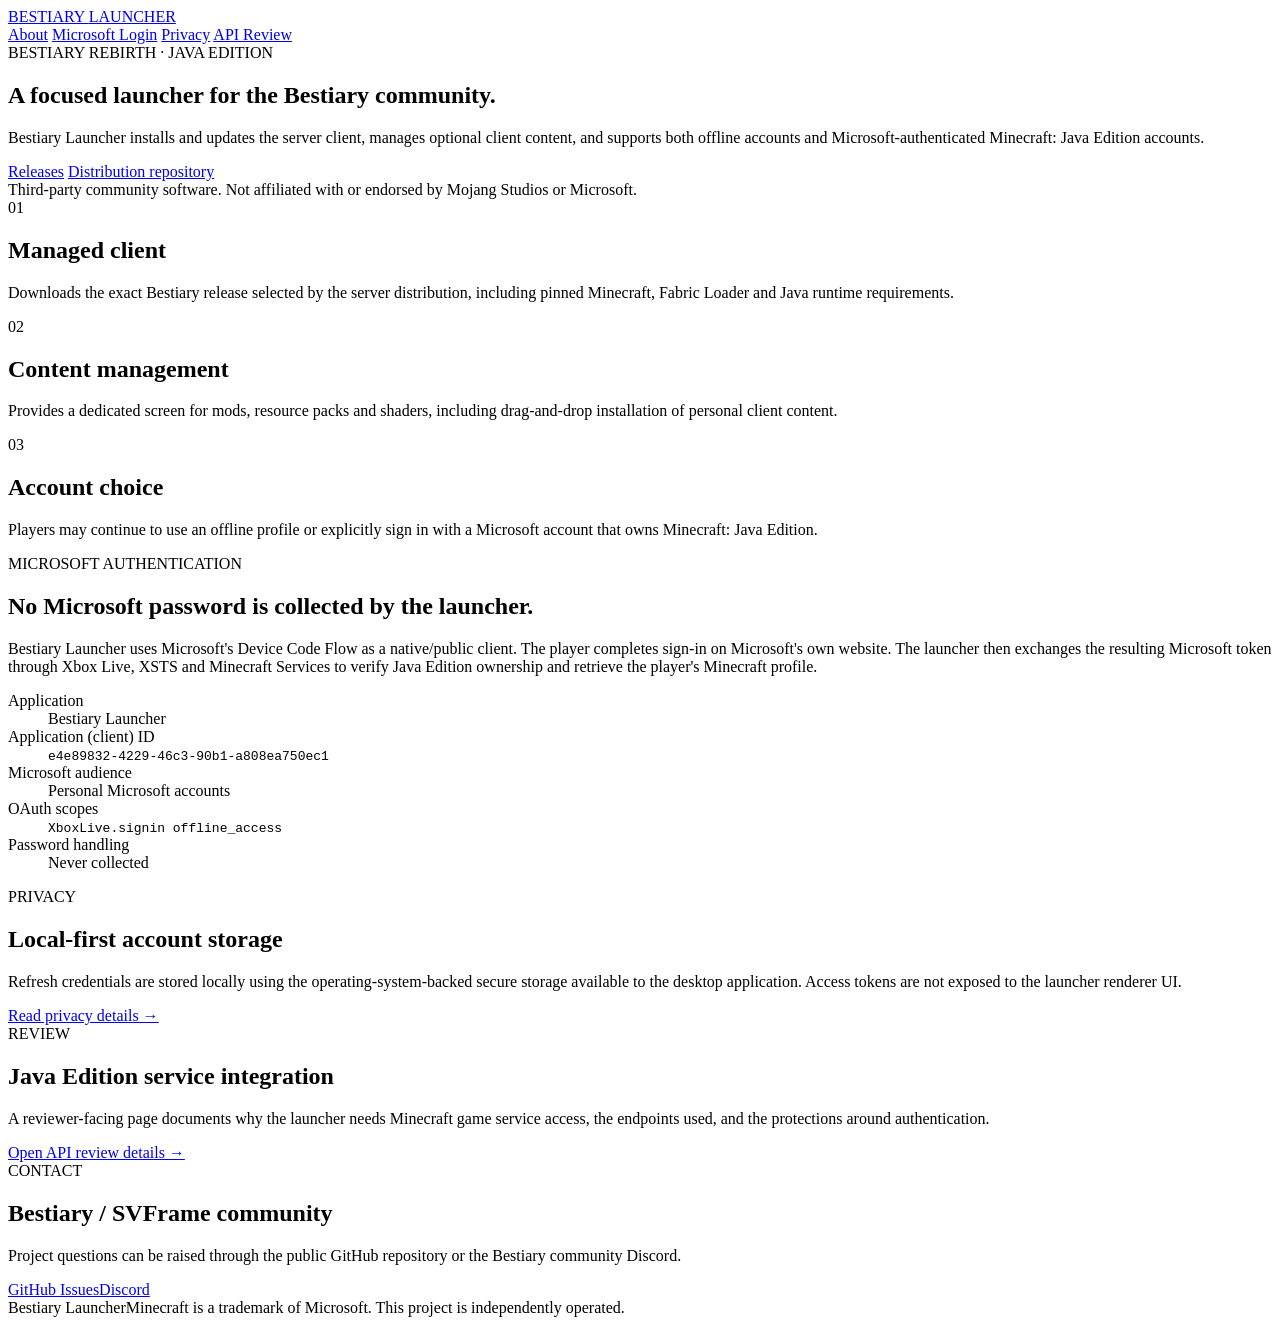
==== site/index.html @ 9d93f89e "Add Bestiary Launcher public review site" ====
<!doctype html>
<html lang="en">
<head>
  <meta charset="utf-8" />
  <meta name="viewport" content="width=device-width,initial-scale=1" />
  <meta name="description" content="Official project information for Bestiary Launcher, a third-party Minecraft: Java Edition launcher for the Bestiary Rebirth community." />
  <title>Bestiary Launcher</title>
  <link rel="stylesheet" href="styles.css" />
</head>
<body>
  <header class="nav">
    <a class="brand" href="./">BESTIARY <span>LAUNCHER</span></a>
    <nav>
      <a href="#about">About</a>
      <a href="#auth">Microsoft Login</a>
      <a href="privacy.html">Privacy</a>
      <a href="app-review.html">API Review</a>
    </nav>
  </header>

  <main>
    <section class="hero">
      <div class="eyebrow">BESTIARY REBIRTH · JAVA EDITION</div>
      <h1>A focused launcher for the Bestiary community.</h1>
      <p class="lead">Bestiary Launcher installs and updates the server client, manages optional client content, and supports both offline accounts and Microsoft-authenticated Minecraft: Java Edition accounts.</p>
      <div class="hero-actions">
        <a class="primary" href="https://github.com/aristheg201/codespaces-blank/releases">Releases</a>
        <a class="secondary" href="https://github.com/aristheg201/bestiary-distribution">Distribution repository</a>
      </div>
      <div class="notice">Third-party community software. Not affiliated with or endorsed by Mojang Studios or Microsoft.</div>
    </section>

    <section id="about" class="grid three">
      <article class="card"><span>01</span><h2>Managed client</h2><p>Downloads the exact Bestiary release selected by the server distribution, including pinned Minecraft, Fabric Loader and Java runtime requirements.</p></article>
      <article class="card"><span>02</span><h2>Content management</h2><p>Provides a dedicated screen for mods, resource packs and shaders, including drag-and-drop installation of personal client content.</p></article>
      <article class="card"><span>03</span><h2>Account choice</h2><p>Players may continue to use an offline profile or explicitly sign in with a Microsoft account that owns Minecraft: Java Edition.</p></article>
    </section>

    <section id="auth" class="panel">
      <div>
        <div class="eyebrow">MICROSOFT AUTHENTICATION</div>
        <h2>No Microsoft password is collected by the launcher.</h2>
        <p>Bestiary Launcher uses Microsoft's Device Code Flow as a native/public client. The player completes sign-in on Microsoft's own website. The launcher then exchanges the resulting Microsoft token through Xbox Live, XSTS and Minecraft Services to verify Java Edition ownership and retrieve the player's Minecraft profile.</p>
      </div>
      <dl class="facts">
        <div><dt>Application</dt><dd>Bestiary Launcher</dd></div>
        <div><dt>Application (client) ID</dt><dd><code>e4e89832-4229-46c3-90b1-a808ea750ec1</code></dd></div>
        <div><dt>Microsoft audience</dt><dd>Personal Microsoft accounts</dd></div>
        <div><dt>OAuth scopes</dt><dd><code>XboxLive.signin offline_access</code></dd></div>
        <div><dt>Password handling</dt><dd>Never collected</dd></div>
      </dl>
    </section>

    <section class="grid two">
      <article class="card"><div class="eyebrow">PRIVACY</div><h2>Local-first account storage</h2><p>Refresh credentials are stored locally using the operating-system-backed secure storage available to the desktop application. Access tokens are not exposed to the launcher renderer UI.</p><a href="privacy.html">Read privacy details →</a></article>
      <article class="card"><div class="eyebrow">REVIEW</div><h2>Java Edition service integration</h2><p>A reviewer-facing page documents why the launcher needs Minecraft game service access, the endpoints used, and the protections around authentication.</p><a href="app-review.html">Open API review details →</a></article>
    </section>

    <section class="panel compact">
      <div><div class="eyebrow">CONTACT</div><h2>Bestiary / SVFrame community</h2><p>Project questions can be raised through the public GitHub repository or the Bestiary community Discord.</p></div>
      <div class="hero-actions"><a class="secondary" href="https://github.com/aristheg201/bestiary-distribution/issues">GitHub Issues</a><a class="secondary" href="https://discord.com/invite/HeYXW6AT3v">Discord</a></div>
    </section>
  </main>

  <footer><span>Bestiary Launcher</span><span>Minecraft is a trademark of Microsoft. This project is independently operated.</span></footer>
</body>
</html>
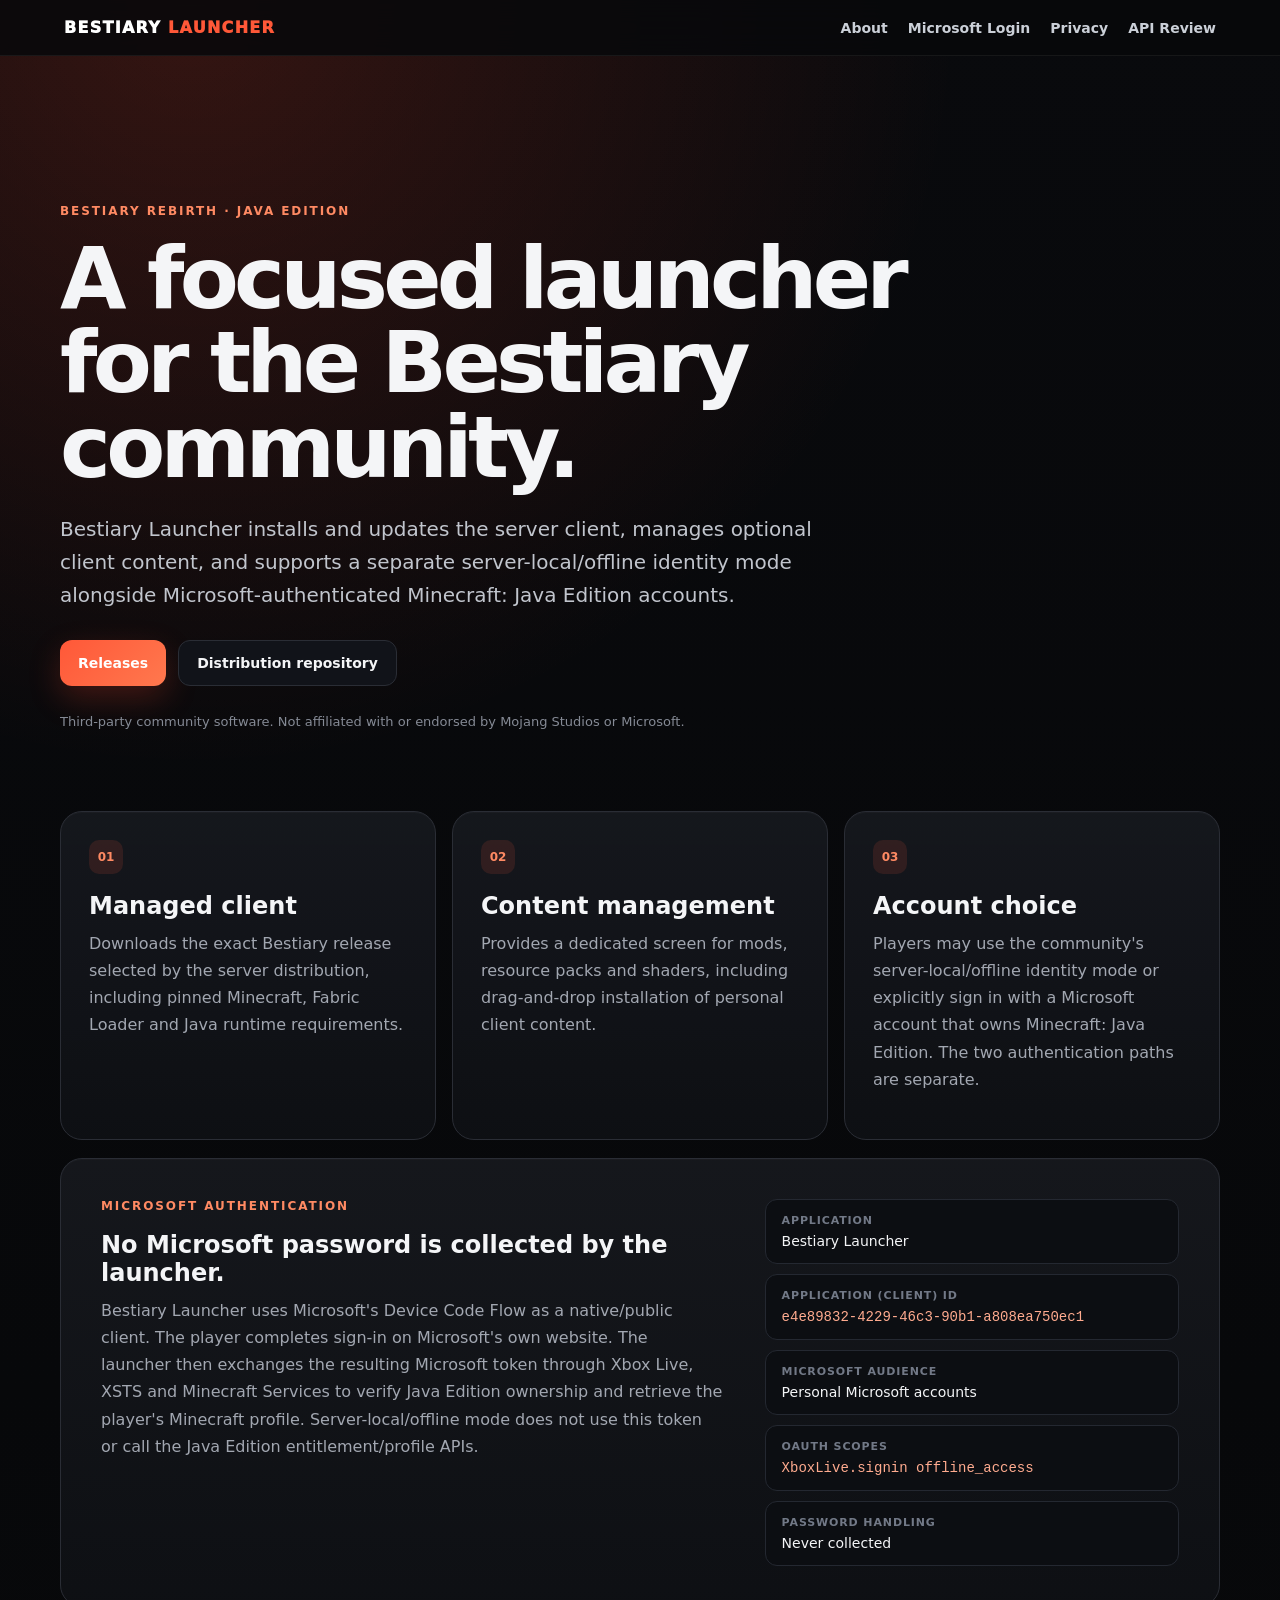
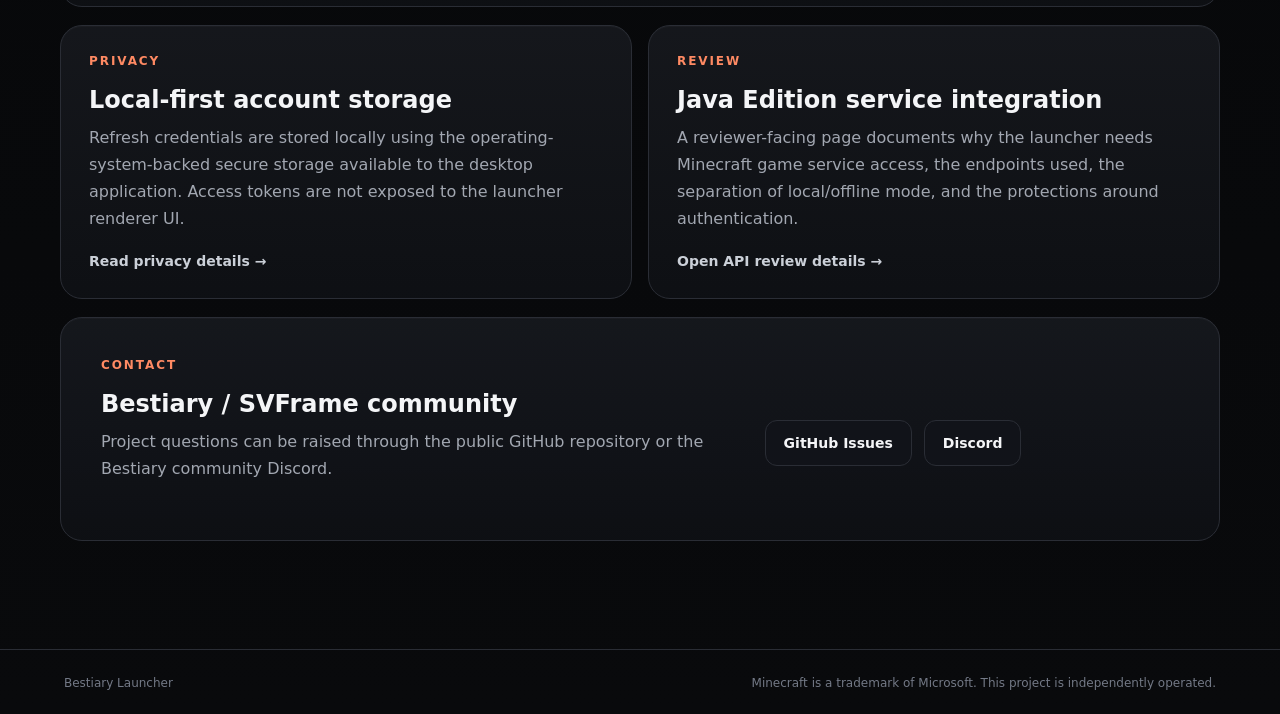
==== commit c77d2495: "Clarify local/offline account mode on project site" ====
--- a/site/index.html
+++ b/site/index.html
@@ -22,7 +22,7 @@
     <section class="hero">
       <div class="eyebrow">BESTIARY REBIRTH · JAVA EDITION</div>
       <h1>A focused launcher for the Bestiary community.</h1>
-      <p class="lead">Bestiary Launcher installs and updates the server client, manages optional client content, and supports both offline accounts and Microsoft-authenticated Minecraft: Java Edition accounts.</p>
+      <p class="lead">Bestiary Launcher installs and updates the server client, manages optional client content, and supports a separate server-local/offline identity mode alongside Microsoft-authenticated Minecraft: Java Edition accounts.</p>
       <div class="hero-actions">
         <a class="primary" href="https://github.com/aristheg201/codespaces-blank/releases">Releases</a>
         <a class="secondary" href="https://github.com/aristheg201/bestiary-distribution">Distribution repository</a>
@@ -33,14 +33,14 @@
     <section id="about" class="grid three">
       <article class="card"><span>01</span><h2>Managed client</h2><p>Downloads the exact Bestiary release selected by the server distribution, including pinned Minecraft, Fabric Loader and Java runtime requirements.</p></article>
       <article class="card"><span>02</span><h2>Content management</h2><p>Provides a dedicated screen for mods, resource packs and shaders, including drag-and-drop installation of personal client content.</p></article>
-      <article class="card"><span>03</span><h2>Account choice</h2><p>Players may continue to use an offline profile or explicitly sign in with a Microsoft account that owns Minecraft: Java Edition.</p></article>
+      <article class="card"><span>03</span><h2>Account choice</h2><p>Players may use the community's server-local/offline identity mode or explicitly sign in with a Microsoft account that owns Minecraft: Java Edition. The two authentication paths are separate.</p></article>
     </section>
 
     <section id="auth" class="panel">
       <div>
         <div class="eyebrow">MICROSOFT AUTHENTICATION</div>
         <h2>No Microsoft password is collected by the launcher.</h2>
-        <p>Bestiary Launcher uses Microsoft's Device Code Flow as a native/public client. The player completes sign-in on Microsoft's own website. The launcher then exchanges the resulting Microsoft token through Xbox Live, XSTS and Minecraft Services to verify Java Edition ownership and retrieve the player's Minecraft profile.</p>
+        <p>Bestiary Launcher uses Microsoft's Device Code Flow as a native/public client. The player completes sign-in on Microsoft's own website. The launcher then exchanges the resulting Microsoft token through Xbox Live, XSTS and Minecraft Services to verify Java Edition ownership and retrieve the player's Minecraft profile. Server-local/offline mode does not use this token or call the Java Edition entitlement/profile APIs.</p>
       </div>
       <dl class="facts">
         <div><dt>Application</dt><dd>Bestiary Launcher</dd></div>
@@ -53,7 +53,7 @@
 
     <section class="grid two">
       <article class="card"><div class="eyebrow">PRIVACY</div><h2>Local-first account storage</h2><p>Refresh credentials are stored locally using the operating-system-backed secure storage available to the desktop application. Access tokens are not exposed to the launcher renderer UI.</p><a href="privacy.html">Read privacy details →</a></article>
-      <article class="card"><div class="eyebrow">REVIEW</div><h2>Java Edition service integration</h2><p>A reviewer-facing page documents why the launcher needs Minecraft game service access, the endpoints used, and the protections around authentication.</p><a href="app-review.html">Open API review details →</a></article>
+      <article class="card"><div class="eyebrow">REVIEW</div><h2>Java Edition service integration</h2><p>A reviewer-facing page documents why the launcher needs Minecraft game service access, the endpoints used, the separation of local/offline mode, and the protections around authentication.</p><a href="app-review.html">Open API review details →</a></article>
     </section>
 
     <section class="panel compact">
--- a/site/styles.css
+++ b/site/styles.css
@@ -0,0 +1 @@
+:root{color-scheme:dark;--bg:#08090b;--panel:#111318;--panel2:#17191f;--text:#f4f5f7;--muted:#a2a7b1;--line:#2a2d35;--accent:#ff5838;--accent2:#ff8a63;--blue:#7ba2ff;font-family:Inter,ui-sans-serif,system-ui,-apple-system,BlinkMacSystemFont,"Segoe UI",sans-serif}*{box-sizing:border-box}html{scroll-behavior:smooth}body{margin:0;background:radial-gradient(circle at 15% 0%,rgba(255,70,40,.18),transparent 30%),linear-gradient(180deg,#090a0d,#07080a 60%,#090a0c);color:var(--text);min-height:100vh}.nav{position:sticky;top:0;z-index:5;display:flex;justify-content:space-between;align-items:center;padding:18px clamp(20px,5vw,72px);background:rgba(8,9,11,.86);backdrop-filter:blur(18px);border-bottom:1px solid rgba(255,255,255,.06)}.brand{font-weight:1000;letter-spacing:.08em;color:#fff;text-decoration:none}.brand span{color:var(--accent)}nav{display:flex;gap:20px}nav a,.card a{color:#cbd0d8;text-decoration:none;font-weight:700;font-size:14px}nav a:hover,.card a:hover{color:#fff}main{width:min(1160px,calc(100% - 36px));margin:0 auto;padding:72px 0 90px}.hero{padding:76px 0 64px;max-width:880px}.eyebrow{color:var(--accent2);font-size:12px;font-weight:900;letter-spacing:.16em;text-transform:uppercase}.hero h1{font-size:clamp(44px,7vw,86px);line-height:.98;margin:18px 0 24px;letter-spacing:-.055em}.lead{font-size:20px;line-height:1.65;color:#c1c5cd;max-width:800px}.hero-actions{display:flex;gap:12px;flex-wrap:wrap;margin-top:28px}.primary,.secondary{display:inline-flex;align-items:center;justify-content:center;min-height:46px;padding:0 18px;border-radius:12px;text-decoration:none;font-weight:900;font-size:14px}.primary{background:linear-gradient(135deg,var(--accent),#ff784e);color:#fff;box-shadow:0 12px 32px rgba(255,74,45,.22)}.secondary{border:1px solid var(--line);background:#111319;color:#f4f5f7}.notice{margin-top:28px;color:#858a95;font-size:13px}.grid{display:grid;gap:16px;margin:18px 0}.grid.three{grid-template-columns:repeat(3,minmax(0,1fr))}.grid.two{grid-template-columns:repeat(2,minmax(0,1fr))}.card,.panel{background:linear-gradient(180deg,rgba(22,24,29,.94),rgba(14,16,20,.96));border:1px solid var(--line);border-radius:22px;box-shadow:inset 0 1px 0 rgba(255,255,255,.025)}.card{padding:28px}.card>span{display:inline-flex;width:34px;height:34px;align-items:center;justify-content:center;background:rgba(255,88,56,.12);color:var(--accent2);border-radius:10px;font-size:12px;font-weight:900}.card h2,.panel h2{margin:18px 0 10px;font-size:24px}.card p,.panel p{color:var(--muted);line-height:1.7;margin:0 0 18px}.panel{display:grid;grid-template-columns:1.2fr .8fr;gap:42px;padding:40px;margin:18px 0}.panel.compact{align-items:center}.facts{margin:0;display:grid;gap:10px}.facts>div{padding:14px 16px;background:#0c0e12;border:1px solid #242831;border-radius:12px}.facts dt{color:#727987;font-size:11px;font-weight:900;text-transform:uppercase;letter-spacing:.08em}.facts dd{margin:6px 0 0;font-size:14px;word-break:break-word}code{color:#ffab8f;font-family:"SFMono-Regular",Consolas,monospace}footer{display:flex;justify-content:space-between;gap:20px;padding:26px clamp(20px,5vw,72px);border-top:1px solid var(--line);color:#737986;font-size:12px}@media(max-width:850px){nav{display:none}.grid.three,.grid.two,.panel{grid-template-columns:1fr}.panel{padding:28px}.hero{padding-top:42px}.hero h1{font-size:48px}footer{flex-direction:column}}
